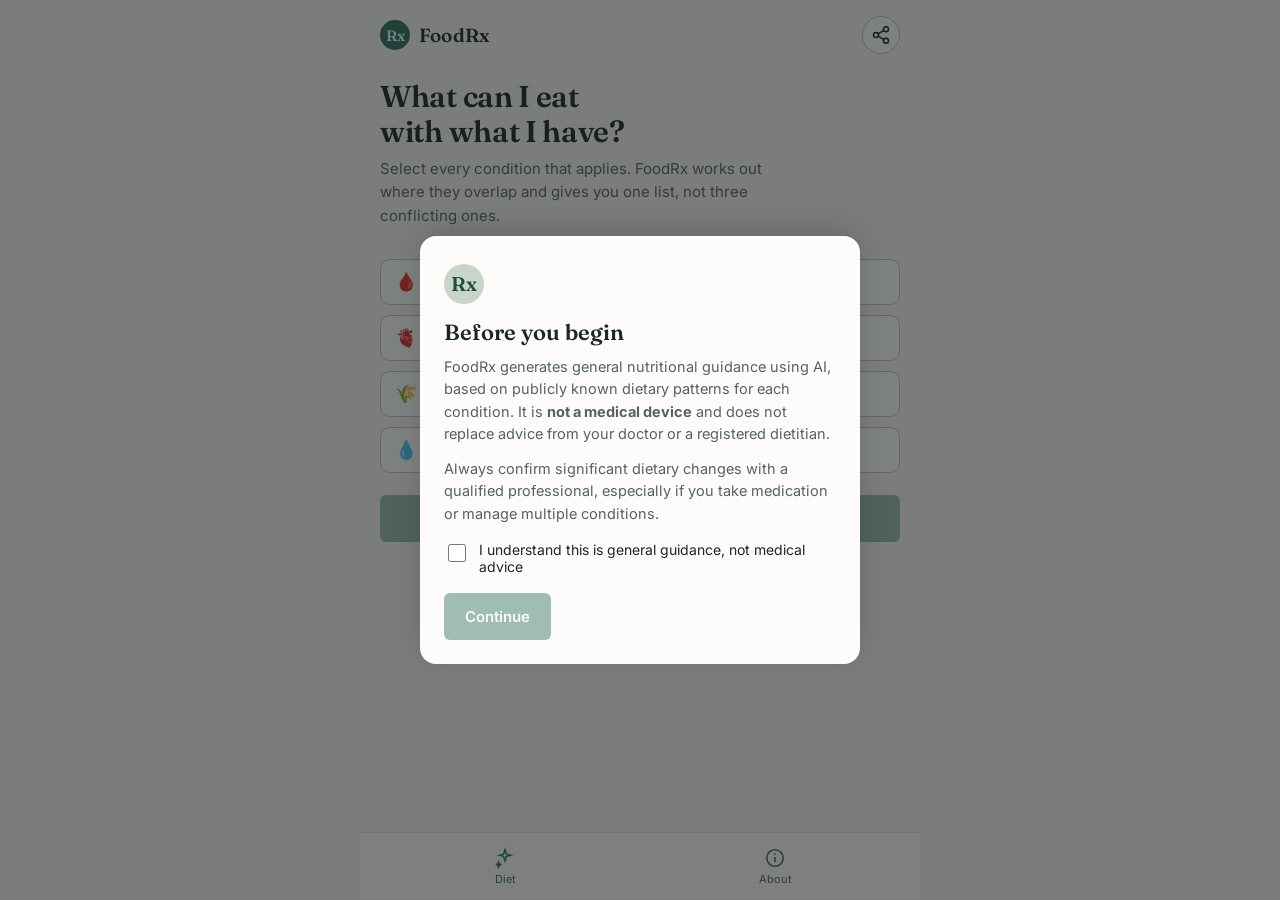
==== public/index.html @ 7382e6a7 "Init" ====
<!DOCTYPE html>
<html lang="en">
<head>
<meta charset="UTF-8">
<meta name="viewport" content="width=device-width, initial-scale=1, maximum-scale=1, viewport-fit=cover">
<title>FoodRx — Know what to eat, condition by condition</title>
<meta name="description" content="Select your conditions — diabetes, hypertension, cholesterol and more — and get a clear, combined eat / avoid list in seconds.">

<!-- Theme / PWA -->
<meta name="theme-color" content="#F6F4EE">
<meta name="mobile-web-app-capable" content="yes">
<meta name="apple-mobile-web-app-capable" content="yes">
<meta name="apple-mobile-web-app-status-bar-style" content="default">
<meta name="apple-mobile-web-app-title" content="FoodRx">
<link rel="manifest" href="manifest.webmanifest">
<link rel="apple-touch-icon" href="assets/icon-192.png">
<link rel="icon" href="assets/icon-192.png" type="image/png">

<!-- Open Graph -->
<meta property="og:type" content="website">
<meta property="og:title" content="FoodRx — Know what to eat, condition by condition">
<meta property="og:description" content="Select your conditions and get a clear, combined eat / avoid list — generated for the way your conditions actually overlap.">
<meta property="og:url" content="https://my-diet.suvadipchakraborty.workers.dev/">
<meta property="og:image" content="https://my-diet.suvadipchakraborty.workers.dev/assets/og-image.png">
<meta property="og:image:width" content="1200">
<meta property="og:image:height" content="630">
<meta property="og:site_name" content="FoodRx">

<!-- Twitter -->
<meta name="twitter:card" content="summary_large_image">
<meta name="twitter:title" content="FoodRx — Know what to eat, condition by condition">
<meta name="twitter:description" content="Select your conditions and get a clear, combined eat / avoid list.">
<meta name="twitter:image" content="https://my-diet.suvadipchakraborty.workers.dev/assets/og-image.png">

<link rel="preconnect" href="https://fonts.googleapis.com">
<link rel="preconnect" href="https://fonts.gstatic.com" crossorigin>
<link href="https://fonts.googleapis.com/css2?family=Fraunces:opsz,wght@9..144,400;9..144,500;9..144,600&family=Inter:wght@400;500;600;700&display=swap" rel="stylesheet">

<link rel="stylesheet" href="css/styles.css">
</head>
<body>

<!-- ================= Disclaimer overlay ================= -->
<div id="disclaimer" class="disclaimer" role="dialog" aria-modal="true" aria-labelledby="disclaimer-title">
  <div class="disclaimer__card">
    <span class="disclaimer__mark" aria-hidden="true">Rx</span>
    <h2 id="disclaimer-title">Before you begin</h2>
    <p>FoodRx generates general nutritional guidance using AI, based on publicly known dietary patterns for each condition. It is <strong>not a medical device</strong> and does not replace advice from your doctor or a registered dietitian.</p>
    <p>Always confirm significant dietary changes with a qualified professional, especially if you take medication or manage multiple conditions.</p>
    <label class="disclaimer__check">
      <input type="checkbox" id="disclaimer-ack">
      <span>I understand this is general guidance, not medical advice</span>
    </label>
    <button id="disclaimer-continue" class="btn btn--primary" disabled>Continue</button>
  </div>
</div>

<!-- ================= App shell ================= -->
<div class="app" id="app" aria-hidden="true">

  <header class="topbar">
    <div class="topbar__brand">
      <span class="topbar__mark" aria-hidden="true">Rx</span>
      <span class="topbar__name">FoodRx</span>
    </div>
    <button id="share-btn" class="icon-btn" title="Share" aria-label="Share">
      <svg viewBox="0 0 24 24" width="20" height="20" fill="none" stroke="currentColor" stroke-width="1.8" stroke-linecap="round" stroke-linejoin="round"><circle cx="18" cy="5" r="3"/><circle cx="6" cy="12" r="3"/><circle cx="18" cy="19" r="3"/><line x1="8.6" y1="10.6" x2="15.4" y2="6.4"/><line x1="8.6" y1="13.4" x2="15.4" y2="17.6"/></svg>
    </button>
  </header>

  <main class="views">

    <!-- ---------- Home / Diet tab ---------- -->
    <section id="view-home" class="view view--active">

      <div class="intro">
        <h1>What can I eat<br>with what I have?</h1>
        <p>Select every condition that applies. FoodRx works out where they overlap and gives you one list, not three conflicting ones.</p>
      </div>

      <div class="chip-grid" id="condition-grid" role="group" aria-label="Select your conditions"></div>

      <button id="generate-btn" class="btn btn--primary btn--block" disabled>
        <span class="btn__label">Select at least one condition</span>
      </button>

      <!-- Loading skeleton -->
      <div id="skeleton" class="skeleton hidden" aria-live="polite" aria-busy="true">
        <div class="skeleton__row"></div>
        <div class="skeleton__row skeleton__row--short"></div>
        <div class="skeleton__cols">
          <div class="skeleton__col"><div class="skeleton__line"></div><div class="skeleton__line"></div><div class="skeleton__line"></div></div>
          <div class="skeleton__col"><div class="skeleton__line"></div><div class="skeleton__line"></div><div class="skeleton__line"></div></div>
        </div>
      </div>

      <!-- Error state -->
      <div id="error-box" class="error-box hidden" role="alert"></div>

      <!-- Results -->
      <div id="results" class="results hidden">
        <div class="results__header">
          <h2>Your combined list</h2>
          <div class="results__conditions" id="results-conditions"></div>
        </div>

        <p class="results__explanation" id="results-explanation"></p>

        <div class="lists">
          <div class="list-col list-col--eat">
            <button class="list-col__toggle" data-target="list-eat" aria-expanded="true">
              <span class="list-col__dot list-col__dot--eat"></span>
              <span class="list-col__title">Eat freely</span>
              <span class="list-col__count" id="count-eat">0</span>
              <svg class="chev" viewBox="0 0 24 24" width="16" height="16"><path d="M6 9l6 6 6-6" fill="none" stroke="currentColor" stroke-width="2" stroke-linecap="round" stroke-linejoin="round"/></svg>
            </button>
            <ul class="list-col__items" id="list-eat"></ul>
          </div>

          <div class="list-col list-col--avoid">
            <button class="list-col__toggle" data-target="list-avoid" aria-expanded="true">
              <span class="list-col__dot list-col__dot--avoid"></span>
              <span class="list-col__title">Avoid</span>
              <span class="list-col__count" id="count-avoid">0</span>
              <svg class="chev" viewBox="0 0 24 24" width="16" height="16"><path d="M6 9l6 6 6-6" fill="none" stroke="currentColor" stroke-width="2" stroke-linecap="round" stroke-linejoin="round"/></svg>
            </button>
            <ul class="list-col__items" id="list-avoid"></ul>
          </div>
        </div>

        <div class="results__actions">
          <button id="copy-btn" class="btn btn--ghost">Copy grocery list</button>
          <button id="reset-btn" class="btn btn--ghost">Start over</button>
        </div>
        <p class="results__footnote">Generated by AI. Cross-check with your care team before making changes.</p>
      </div>

    </section>

    <!-- ---------- About tab ---------- -->
    <section id="view-about" class="view">
      <div class="about">
        <h1>How this works</h1>
        <p>FoodRx takes the conditions you select and sends them to a language model prompted to act as a clinical dietitian. It looks at where the dietary rules for each condition agree, and where they pull in different directions — a low-sugar food that's high in sodium, for instance — and resolves that overlap into a single, combined list.</p>

        <h2>What it's good for</h2>
        <p>A quick, plain-language starting point when you're standing in a kitchen or a grocery aisle trying to reconcile advice for more than one condition at once.</p>

        <h2>What it isn't</h2>
        <p>It isn't a diagnosis, a meal plan, or a substitute for a dietitian who knows your labs, medications and history. Portion sizes, drug-food interactions and condition severity aren't accounted for. Every list ends with the same reminder: confirm with your doctor before changing how you eat.</p>

        <h2>Your data</h2>
        <p>Your condition selections are sent to generate a list and are not stored on our servers.</p>

        <a class="feedback-link" id="feedback-link" href="#">
          <svg viewBox="0 0 24 24" width="16" height="16" fill="none" stroke="currentColor" stroke-width="1.8" stroke-linecap="round" stroke-linejoin="round"><path d="M4 4h16v16H4z" opacity="0"/><path d="M22 6l-10 7L2 6"/><rect x="2" y="4" width="20" height="16" rx="2"/></svg>
          Send feedback
        </a>
      </div>
    </section>

  </main>

  <nav class="tabbar" aria-label="Primary">
    <button class="tabbar__btn tabbar__btn--active" data-view="view-home">
      <svg viewBox="0 0 24 24" width="22" height="22" fill="none" stroke="currentColor" stroke-width="1.7"><path d="M12 3l1.6 4.8L18 9l-4.4 1.2L12 15l-1.6-4.8L6 9l4.4-1.2L12 3z"/><path d="M5 16.5l.7 2.1L8 19l-2.3.6-.7 2.1-.7-2.1L2 19l2.3-.4.7-2.1z"/></svg>
      <span>Diet</span>
    </button>
    <button class="tabbar__btn" data-view="view-about">
      <svg viewBox="0 0 24 24" width="22" height="22" fill="none" stroke="currentColor" stroke-width="1.7"><circle cx="12" cy="12" r="9"/><line x1="12" y1="11" x2="12" y2="16.5"/><circle cx="12" cy="7.8" r="0.9" fill="currentColor" stroke="none"/></svg>
      <span>About</span>
    </button>
  </nav>

</div>

<script src="js/app.js"></script>
</body>
</html>
---- public/css/styles.css ----
/* =========================================================
   FoodRx — design tokens
   A clinical-editorial system: paper background, teal brand,
   green/red used only where they carry meaning (eat/avoid).
   ========================================================= */
:root{
  --paper: #F6F4EE;
  --paper-raised: #FDFCFA;
  --ink: #1B2626;
  --ink-soft: #55635F;
  --teal: #2F6F62;
  --teal-deep: #204B42;
  --sage: #C7D6C9;
  --eat: #3A7D5C;
  --eat-bg: #EAF3EC;
  --avoid: #B3452F;
  --avoid-bg: #F8ECE7;
  --line: #DEDACC;
  --line-strong: #C8C2AF;
  --radius-s: 6px;
  --radius-m: 10px;
  --shadow-card: 0 1px 2px rgba(27,38,38,0.06);
  --font-display: "Fraunces", Georgia, serif;
  --font-body: "Inter", -apple-system, BlinkMacSystemFont, "Segoe UI", sans-serif;
}

@media (prefers-color-scheme: dark){
  :root{
    --paper: #16201E;
    --paper-raised: #1C2825;
    --ink: #EDEAE0;
    --ink-soft: #A9B3AC;
    --sage: #2C3E37;
    --eat-bg: #1C332A;
    --avoid-bg: #35211D;
    --line: #2C382F;
    --line-strong: #3B4A40;
    --shadow-card: 0 1px 2px rgba(0,0,0,0.3);
  }
}

*{ box-sizing: border-box; }
html,body{ height:100%; }
body{
  margin:0;
  background:var(--paper);
  color:var(--ink);
  font-family:var(--font-body);
  -webkit-font-smoothing:antialiased;
  overscroll-behavior-y: none;
}
h1,h2{ font-family:var(--font-display); font-weight:600; color:var(--ink); margin:0 0 8px; }
p{ line-height:1.55; color:var(--ink-soft); margin:0 0 12px; }
button{ font-family:inherit; }
a{ color:var(--teal); }
.hidden{ display:none !important; }

/* ---------------- Disclaimer overlay ---------------- */
.disclaimer{
  position:fixed; inset:0; z-index:100;
  background: rgba(20,28,26,0.55);
  display:flex; align-items:flex-end; justify-content:center;
  padding: 0;
}
.disclaimer__card{
  background:var(--paper-raised);
  width:100%;
  max-width:480px;
  border-radius: 20px 20px 0 0;
  padding: 28px 24px calc(24px + env(safe-area-inset-bottom, 0px));
  box-shadow: 0 -8px 30px rgba(0,0,0,0.15);
}
.disclaimer__mark{
  display:inline-flex; align-items:center; justify-content:center;
  width:40px; height:40px; border-radius:50%;
  background:var(--sage); color:var(--teal-deep);
  font-family:var(--font-display); font-size:20px; font-weight:600;
  margin-bottom:14px;
}
.disclaimer__card h2{ font-size:22px; margin-bottom:10px; }
.disclaimer__card p{ font-size:14.5px; }
.disclaimer__check{
  display:flex; align-items:flex-start; gap:10px;
  margin: 16px 0 18px;
  font-size:14px; color:var(--ink);
  cursor:pointer;
}
.disclaimer__check input{ margin-top:3px; width:18px; height:18px; accent-color:var(--teal); flex-shrink:0; }

@media (min-width:600px){
  .disclaimer{ align-items:center; }
  .disclaimer__card{ border-radius:16px; max-width:440px; }
}

/* ---------------- Buttons ---------------- */
.btn{
  border:1px solid transparent;
  border-radius: var(--radius-s);
  padding: 13px 20px;
  font-size:15px;
  font-weight:600;
  cursor:pointer;
  transition: transform .12s ease, opacity .12s ease, background .15s ease;
}
.btn:active{ transform: scale(0.98); }
.btn:disabled{ opacity:.45; cursor:not-allowed; }
.btn--primary{
  background:var(--teal);
  color:#F5F8F6;
}
.btn--primary:not(:disabled):hover{ background:var(--teal-deep); }
.btn--block{ width:100%; display:block; }
.btn--ghost{
  background:transparent;
  border-color:var(--line-strong);
  color:var(--ink);
}
.btn--ghost:hover{ border-color:var(--teal); color:var(--teal); }

.icon-btn{
  width:38px; height:38px; border-radius:50%;
  border:1px solid var(--line-strong);
  background:var(--paper-raised);
  color:var(--ink);
  display:flex; align-items:center; justify-content:center;
  cursor:pointer;
}
.icon-btn:hover{ border-color:var(--teal); color:var(--teal); }

/* ---------------- App shell ---------------- */
.app{
  max-width:560px;
  margin:0 auto;
  min-height:100%;
  display:flex;
  flex-direction:column;
  padding-top: env(safe-area-inset-top, 0px);
}
.topbar{
  display:flex; align-items:center; justify-content:space-between;
  padding:16px 20px 8px;
}
.topbar__brand{ display:flex; align-items:center; gap:9px; }
.topbar__mark{
  width:30px; height:30px; border-radius:50%;
  background:var(--teal); color:#F5F8F6;
  display:flex; align-items:center; justify-content:center;
  font-family:var(--font-display); font-weight:600; font-size:15px;
}
.topbar__name{ font-family:var(--font-display); font-weight:600; font-size:19px; letter-spacing:0.2px; }

.views{ flex:1; padding: 8px 20px 24px; }
.view{ display:none; }
.view--active{ display:block; }

/* ---------------- Home / intro ---------------- */
.intro{ padding: 10px 0 20px; }
.intro h1{ font-size:30px; line-height:1.15; letter-spacing:-0.3px; }
.intro p{ font-size:15px; max-width: 46ch; }

/* ---------------- Condition chip grid ---------------- */
.chip-grid{
  display:grid;
  grid-template-columns: 1fr 1fr;
  gap:10px;
  margin-bottom:22px;
}
.chip{
  display:flex; align-items:center; gap:10px;
  border:1px solid var(--line-strong);
  background:var(--paper-raised);
  border-radius: var(--radius-m);
  padding: 13px 14px;
  cursor:pointer;
  text-align:left;
  transition: border-color .12s ease, background .12s ease;
}
.chip:hover{ border-color: var(--teal); }
.chip__icon{ font-size:18px; line-height:1; flex-shrink:0; }
.chip__label{ font-size:14px; font-weight:500; color:var(--ink); }
.chip[aria-pressed="true"]{
  background: var(--sage);
  border-color: var(--teal);
}
.chip[aria-pressed="true"] .chip__label{ color:var(--teal-deep); font-weight:600; }

/* ---------------- Loading skeleton ---------------- */
.skeleton{ margin-top:6px; }
.skeleton__row{
  height:16px; border-radius:4px; background:var(--line);
  margin-bottom:10px; width:70%;
  animation: pulse 1.4s ease-in-out infinite;
}
.skeleton__row--short{ width:45%; }
.skeleton__cols{ display:grid; grid-template-columns:1fr 1fr; gap:16px; margin-top:18px; }
.skeleton__line{ height:12px; border-radius:4px; background:var(--line); margin-bottom:10px; animation: pulse 1.4s ease-in-out infinite; }
.skeleton__line:nth-child(2){ width:80%; }
.skeleton__line:nth-child(3){ width:60%; }
@keyframes pulse{ 0%,100%{ opacity:.55; } 50%{ opacity:1; } }

/* ---------------- Error ---------------- */
.error-box{
  border:1px solid var(--avoid);
  background:var(--avoid-bg);
  color:var(--avoid);
  border-radius: var(--radius-m);
  padding:14px 16px;
  font-size:14px;
  margin-top:10px;
}

/* ---------------- Results ---------------- */
.results{ margin-top: 8px; }
.results__header h2{ font-size:22px; }
.results__conditions{
  display:flex; flex-wrap:wrap; gap:6px; margin-bottom:14px;
}
.results__conditions span{
  font-size:12px; font-weight:600; color:var(--teal-deep);
  background:var(--sage); border-radius:20px; padding:4px 10px;
}
.results__explanation{
  font-size:14.5px; padding: 12px 14px;
  background:var(--paper-raised);
  border-left:3px solid var(--teal);
  border-radius: 0 var(--radius-s) var(--radius-s) 0;
  margin-bottom:20px;
}

.lists{ display:flex; flex-direction:column; gap:14px; }
.list-col{
  border:1px solid var(--line);
  border-radius: var(--radius-m);
  overflow:hidden;
  background: var(--paper-raised);
}
.list-col--eat{ border-left:4px solid var(--eat); }
.list-col--avoid{ border-left:4px solid var(--avoid); }

.list-col__toggle{
  width:100%;
  display:flex; align-items:center; gap:10px;
  background:none; border:none; cursor:pointer;
  padding: 14px 16px;
  color:var(--ink);
}
.list-col__dot{ width:9px; height:9px; border-radius:50%; flex-shrink:0; }
.list-col__dot--eat{ background:var(--eat); }
.list-col__dot--avoid{ background:var(--avoid); }
.list-col__title{ font-weight:600; font-size:15px; }
.list-col__count{
  margin-left:auto; font-size:12px; color:var(--ink-soft);
  background:var(--paper); border-radius:10px; padding:2px 8px;
}
.chev{ transition: transform .18s ease; color:var(--ink-soft); }
.list-col__toggle[aria-expanded="false"] .chev{ transform: rotate(-90deg); }

.list-col__items{
  list-style:none; margin:0; padding:0 16px 14px;
  display:grid; gap:8px;
}
.list-col__toggle[aria-expanded="false"] + .list-col__items{ display:none; }
.list-col__items li{
  font-size:14px;
  padding: 9px 12px;
  border-radius: var(--radius-s);
  display:flex; align-items:center; gap:8px;
}
.list-col--eat .list-col__items li{ background:var(--eat-bg); color:var(--teal-deep); }
.list-col--avoid .list-col__items li{ background:var(--avoid-bg); color:var(--avoid); }

.results__actions{ display:flex; gap:10px; margin-top:20px; }
.results__actions .btn{ flex:1; }
.results__footnote{ font-size:12px; margin-top:14px; text-align:center; }

/* ---------------- About tab ---------------- */
.about{ padding-top:12px; max-width: 60ch; }
.about h1{ font-size:26px; }
.about h2{ font-size:17px; margin-top:22px; }
.about p{ font-size:14.5px; }
.feedback-link{
  display:inline-flex; align-items:center; gap:8px;
  margin-top:20px; font-size:14px; font-weight:600;
  text-decoration:none; color:var(--teal);
}

/* ---------------- Tab bar ---------------- */
.tabbar{
  display:flex;
  border-top:1px solid var(--line);
  background:var(--paper-raised);
  padding: 8px 10px calc(8px + env(safe-area-inset-bottom, 0px));
}
.tabbar__btn{
  flex:1;
  display:flex; flex-direction:column; align-items:center; gap:3px;
  background:none; border:none; cursor:pointer;
  color:var(--ink-soft);
  padding:6px 0;
  font-size:11px;
  border-radius: var(--radius-s);
}
.tabbar__btn--active{ color:var(--teal); }

/* ---------------- Focus visibility ---------------- */
button:focus-visible, a:focus-visible, input:focus-visible{
  outline: 2px solid var(--teal);
  outline-offset: 2px;
}

/* ---------------- Reduced motion ---------------- */
@media (prefers-reduced-motion: reduce){
  .skeleton__row, .skeleton__line{ animation:none; opacity:.7; }
  .btn, .chev{ transition:none; }
}

/* ---------------- Small screens ---------------- */
@media (max-width:340px){
  .chip-grid{ grid-template-columns: 1fr; }
}
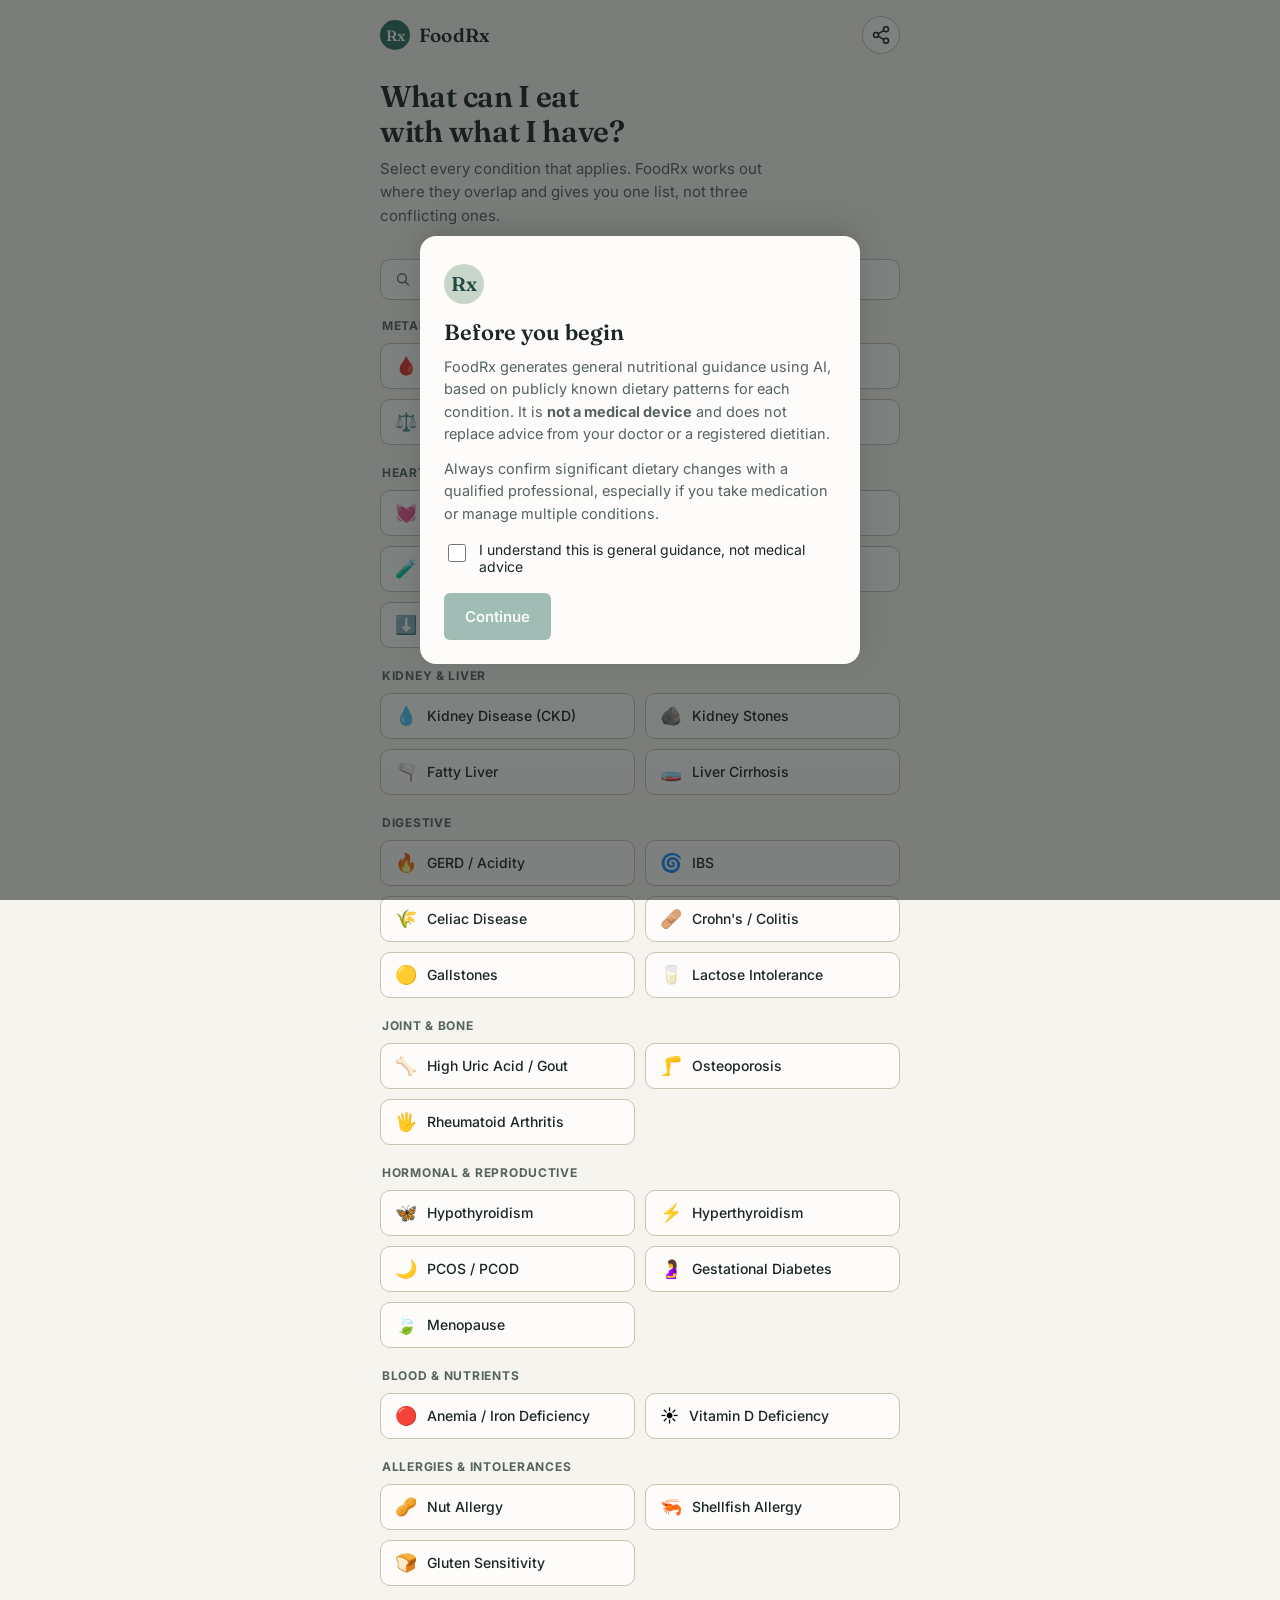
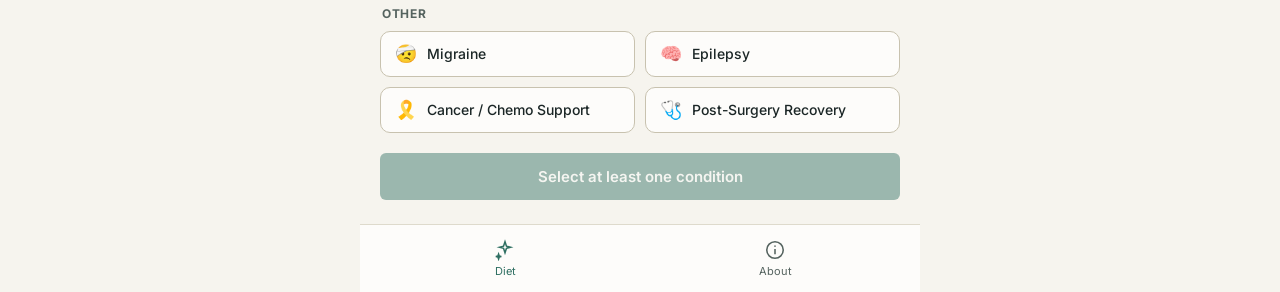
==== commit f98fda60: "api fixed" ====
--- a/public/index.html
+++ b/public/index.html
@@ -20,8 +20,10 @@
 <meta property="og:type" content="website">
 <meta property="og:title" content="FoodRx — Know what to eat, condition by condition">
 <meta property="og:description" content="Select your conditions and get a clear, combined eat / avoid list — generated for the way your conditions actually overlap.">
-<meta property="og:url" content="https://my-diet.suvadipchakraborty.workers.dev/">
-<meta property="og:image" content="https://my-diet.suvadipchakraborty.workers.dev/assets/og-image.png">
+<meta property="og:url" content="https://foodrx.suvadipchakraborty.workers.dev/">
+<meta property="og:image" content="https://foodrx.suvadipchakraborty.workers.dev/assets/og-image.png">
+<meta property="og:image:secure_url" content="https://foodrx.suvadipchakraborty.workers.dev/assets/og-image.png">
+<meta property="og:image:type" content="image/png">
 <meta property="og:image:width" content="1200">
 <meta property="og:image:height" content="630">
 <meta property="og:site_name" content="FoodRx">
@@ -30,7 +32,7 @@
 <meta name="twitter:card" content="summary_large_image">
 <meta name="twitter:title" content="FoodRx — Know what to eat, condition by condition">
 <meta name="twitter:description" content="Select your conditions and get a clear, combined eat / avoid list.">
-<meta name="twitter:image" content="https://my-diet.suvadipchakraborty.workers.dev/assets/og-image.png">
+<meta name="twitter:image" content="https://foodrx.suvadipchakraborty.workers.dev/assets/og-image.png">
 
 <link rel="preconnect" href="https://fonts.googleapis.com">
 <link rel="preconnect" href="https://fonts.gstatic.com" crossorigin>
@@ -78,7 +80,13 @@
         <p>Select every condition that applies. FoodRx works out where they overlap and gives you one list, not three conflicting ones.</p>
       </div>
 
-      <div class="chip-grid" id="condition-grid" role="group" aria-label="Select your conditions"></div>
+      <div class="search-field">
+        <svg viewBox="0 0 24 24" width="16" height="16" fill="none" stroke="currentColor" stroke-width="2" stroke-linecap="round"><circle cx="11" cy="11" r="7"/><line x1="21" y1="21" x2="16.65" y2="16.65"/></svg>
+        <input type="search" id="condition-search" placeholder="Search a condition…" aria-label="Search conditions">
+      </div>
+
+      <div id="condition-groups"></div>
+      <p id="no-match" class="no-match hidden">No condition matches “<span id="no-match-term"></span>”.</p>
 
       <button id="generate-btn" class="btn btn--primary btn--block" disabled>
         <span class="btn__label">Select at least one condition</span>
--- a/public/css/styles.css
+++ b/public/css/styles.css
@@ -158,12 +158,41 @@
 .intro h1{ font-size:30px; line-height:1.15; letter-spacing:-0.3px; }
 .intro p{ font-size:15px; max-width: 46ch; }
 
+/* ---------------- Search field ---------------- */
+.search-field{
+  display:flex; align-items:center; gap:8px;
+  border:1px solid var(--line-strong);
+  background:var(--paper-raised);
+  border-radius: var(--radius-m);
+  padding: 10px 14px;
+  margin-bottom:18px;
+  color:var(--ink-soft);
+}
+.search-field input{
+  border:none; outline:none; background:none;
+  font-family:var(--font-body); font-size:14.5px; color:var(--ink);
+  width:100%;
+}
+.search-field input::placeholder{ color:var(--ink-soft); }
+
+.no-match{
+  font-size:13.5px; text-align:center; padding: 16px 0;
+}
+
+/* ---------------- Condition categories ---------------- */
+.condition-category{ margin-bottom:20px; }
+.condition-category__title{
+  font-family:var(--font-body);
+  font-size:12px; font-weight:700; letter-spacing:0.06em; text-transform:uppercase;
+  color:var(--ink-soft);
+  margin: 0 0 10px 2px;
+}
+
 /* ---------------- Condition chip grid ---------------- */
 .chip-grid{
   display:grid;
   grid-template-columns: 1fr 1fr;
   gap:10px;
-  margin-bottom:22px;
 }
 .chip{
   display:flex; align-items:center; gap:10px;
